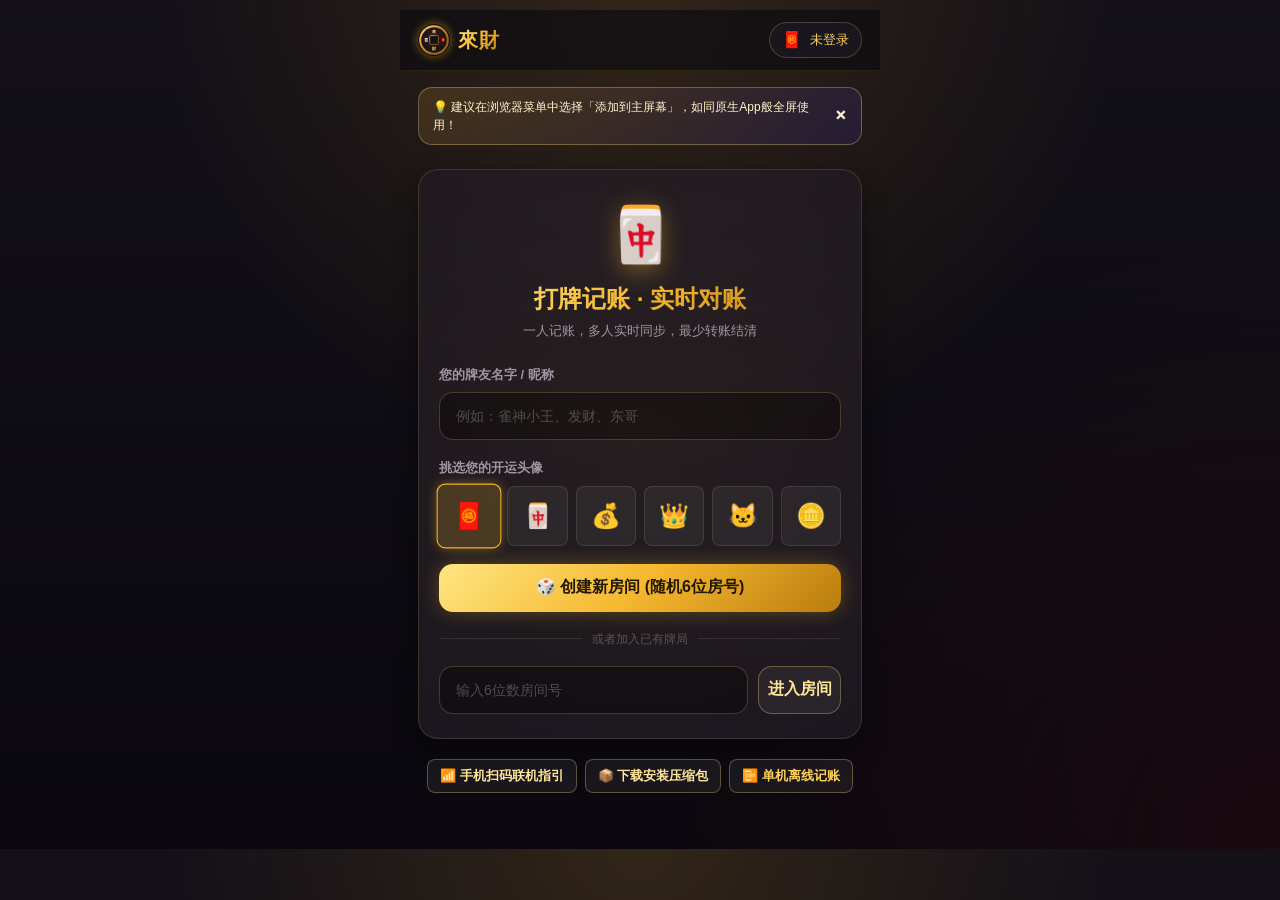
==== public/index.html @ 670a2f6a "feat: initial commit for laicai poker ledger" ====
<!DOCTYPE html>
<html lang="zh-CN">
<head>
  <meta charset="UTF-8">
  <meta name="viewport" content="width=device-width, initial-scale=1.0, maximum-scale=1.0, user-scalable=no, viewport-fit=cover">
  <title>来财 - 多人实时打牌记账神器</title>
  
  <!-- iOS 沉浸式 Web App 与图标支持 -->
  <meta name="apple-mobile-web-app-capable" content="yes">
  <meta name="apple-mobile-web-app-status-bar-style" content="black-translucent">
  <meta name="apple-mobile-web-app-title" content="来财记账">
  <link rel="apple-touch-icon" href="./icons/apple-touch-icon.png">
  <link rel="icon" type="image/svg+xml" href="./icons/logo.svg">
  
  <!-- PWA Manifest -->
  <link rel="manifest" href="./manifest.json">
  <meta name="theme-color" content="#131018">

  <!-- 样式文件 -->
  <link rel="stylesheet" href="./style.css">
</head>
<body>
  <div id="app-container">
    
    <!-- 顶部状态栏 -->
    <header class="app-header">
      <div class="brand" id="brand-logo" title="点击查看局域网连接助手">
        <img src="./icons/logo.svg" alt="来财" class="brand-icon">
        <span class="brand-name">來財</span>
      </div>

      <div class="header-user" id="header-user-badge">
        <span class="user-avatar" id="header-avatar">🧧</span>
        <span class="user-name" id="header-username">未登录</span>
      </div>
    </header>

    <!-- 视图1: 大厅界面 (未加入房间时) -->
    <main id="view-lobby" class="view-container">
      
      <!-- iOS / 移动端添加主屏幕提示 -->
      <div class="pwa-install-banner" id="pwa-banner">
        <span>💡 建议在浏览器菜单中选择「添加到主屏幕」，如同原生App般全屏使用！</span>
        <span style="cursor:pointer; font-weight:bold; padding-left:8px;" onclick="document.getElementById('pwa-banner').style.display='none'">✕</span>
      </div>

      <div class="lobby-card">
        <div class="lobby-hero">
          <div class="hero-coin">🀄</div>
          <h1 class="lobby-title">打牌记账 · 实时对账</h1>
          <p class="lobby-subtitle">一人记账，多人实时同步，最少转账结清</p>
        </div>

        <!-- 昵称设置 -->
        <div class="form-group">
          <label class="form-label" for="input-nickname">您的牌友名字 / 昵称</label>
          <input type="text" id="input-nickname" class="custom-input" placeholder="例如：雀神小王、发财、东哥" maxlength="10">
        </div>

        <!-- 头像挑选 -->
        <div class="form-group">
          <label class="form-label">挑选您的开运头像</label>
          <div class="avatar-grid" id="avatar-grid">
            <div class="avatar-item active" data-avatar="🧧">🧧</div>
            <div class="avatar-item" data-avatar="🀄">🀄</div>
            <div class="avatar-item" data-avatar="💰">💰</div>
            <div class="avatar-item" data-avatar="👑">👑</div>
            <div class="avatar-item" data-avatar="🐱">🐱</div>
            <div class="avatar-item" data-avatar="🪙">🪙</div>
          </div>
        </div>

        <!-- 创建房间按钮 -->
        <button id="btn-create-room" class="btn btn-gold" style="width: 100%; margin-top: 10px;">
          🎲 创建新房间 (随机6位房号)
        </button>

        <div class="divider">或者加入已有牌局</div>

        <!-- 输入房号加入 -->
        <div class="input-row">
          <input type="tel" id="input-room-id" class="custom-input" placeholder="输入6位数房间号" maxlength="6" pattern="[0-9]*">
          <button id="btn-join-room" class="btn btn-outline" style="width: 110px;">
            进入房间
          </button>
        </div>

        <!-- 历史房间快捷进入 -->
        <div id="history-room-box" style="margin-top: 16px; display: none; text-align: center;">
          <span style="font-size: 12px; color: var(--text-muted);">最近参与：</span>
          <button id="btn-quick-rejoin" class="btn btn-sm btn-outline" style="display: inline-flex; margin-left: 6px;">
            房间号 <span id="quick-rejoin-id"></span>
          </button>
        </div>

      </div>

      <div style="margin-top: auto; padding: 20px 0; display: flex; gap: 8px; justify-content: center; flex-wrap: wrap;">
        <button id="btn-show-lan-guide" class="btn btn-sm btn-outline">
          📶 手机扫码联机指引
        </button>
        <a href="./laicai-poker-ledger.zip" download="laicai-poker-ledger.zip" class="btn btn-sm btn-outline" style="text-decoration: none; color: var(--gold-200);">
          📦 下载安装压缩包
        </a>
        <a href="./standalone.html" class="btn btn-sm btn-outline" style="text-decoration: none; color: var(--gold-300);">
          📴 单机离线记账
        </a>
      </div>

    </main>

    <!-- 视图2: 房间牌桌界面 (已进入房间) -->
    <main id="view-room" class="view-container" style="display: none;">
      
      <!-- 房间顶部信息条 -->
      <div class="room-topbar">
        <div class="room-badge" id="btn-room-info-click" title="点击查看房间二维码与邀请链接">
          <span class="room-label">房间号 (点击扫码)</span>
          <div class="room-number">
            <span id="room-id-display">------</span>
            <span style="font-size: 14px;">📷</span>
          </div>
        </div>

        <div class="room-actions">
          <button class="icon-btn" id="btn-undo-action" title="撤销上一笔">↩️</button>
          <button class="icon-btn" id="btn-show-summary" title="总结账单">📊</button>
          <button class="icon-btn" id="btn-share-room" title="分享/复制链接">🔗</button>
          <button class="icon-btn" id="btn-leave-room" title="离开房间">🚪</button>
        </div>
      </div>

      <!-- 实时玩家列表 (输赢看板) -->
      <div class="player-list" id="player-list-container">
        <!-- 动态渲染每个玩家卡片 -->
      </div>

      <!-- 实时流水记录栏 -->
      <div class="history-section">
        <div class="section-title-row">
          <span class="section-title">
            <span>📜</span> 实时记账明细 (<span id="tx-count">0</span>笔)
          </span>
          <span style="font-size: 11px; color: var(--text-muted);" id="sync-status">● 实时同步中</span>
        </div>
        <div id="tx-history-container">
          <div style="text-align: center; color: var(--text-muted); font-size: 12px; padding: 12px 0;">
            牌局刚开始，暂无转账记录
          </div>
        </div>
      </div>

      <!-- 底部常驻核心操作 -->
      <div class="room-bottom-bar">
        <!-- 快捷自摸通吃/通赔按钮 -->
        <div class="quick-action-row">
          <button class="btn-quick win" id="btn-quick-win-all">
            🀄 我胡了 (收所有人)
          </button>
          <button class="btn-quick lose" id="btn-quick-lose-all">
            💥 我包牌 (赔所有人)
          </button>
        </div>

        <!-- 记账主按钮 -->
        <button id="btn-open-pay-modal" class="btn btn-gold">
          ⚡ 记一笔 (选择收款人支付)
        </button>
      </div>

    </main>

    <!-- 弹窗1: 记账/支付模态框 (Pay Modal) -->
    <div class="modal-overlay" id="modal-pay">
      <div class="modal-sheet">
        <div class="modal-header">
          <h2 class="modal-title" id="pay-modal-title">💸 记账支付</h2>
          <button class="modal-close" id="btn-close-pay">✕</button>
        </div>

        <!-- 支付模式指示 / 目标选择 -->
        <div class="form-group" id="group-target-select">
          <label class="form-label" id="label-target-select">向谁支付 (收款人)</label>
          <div id="pay-target-chips" style="display: flex; gap: 8px; flex-wrap: wrap;">
            <!-- 动态生成房间内其他玩家单选标签 -->
          </div>
        </div>

        <!-- 金额输入与快捷筹码加注 -->
        <div class="form-group">
          <div style="display: flex; justify-content: space-between; align-items: center; margin-bottom: 6px;">
            <label class="form-label" style="margin-bottom: 0;">支付金额 (元)</label>
            <span style="font-size: 12px; color: var(--gold-400); cursor: pointer;" id="btn-clear-amount">清空</span>
          </div>
          <div style="position: relative;">
            <input type="number" step="0.5" id="input-pay-amount" class="custom-input" style="font-size: 26px; font-weight: 800; color: var(--gold-300); text-align: center; height: 56px;" placeholder="0.00">
            <span style="position: absolute; left: 16px; top: 15px; font-size: 20px; font-weight: 800; color: var(--gold-400);">¥</span>
          </div>
        </div>

        <!-- 快捷筹码键盘 (+1, +2, +5, +10, +20, +50, +100) -->
        <div class="chip-grid">
          <button class="chip-btn" data-add="1">+1</button>
          <button class="chip-btn" data-add="2">+2</button>
          <button class="chip-btn" data-add="5">+5</button>
          <button class="chip-btn" data-add="10">+10</button>
          <button class="chip-btn" data-add="20">+20</button>
          <button class="chip-btn" data-add="50">+50</button>
          <button class="chip-btn" data-add="100">+100</button>
          <button class="chip-btn" id="btn-chip-half" style="font-size: 13px;">÷2(对半)</button>
        </div>

        <!-- 常用备注标签 -->
        <div class="form-group">
          <label class="form-label">牌局说明 / 备注</label>
          <div class="tag-scroll" id="pay-tag-list">
            <span class="tag-item active" data-tag="牌局结算">牌局结算</span>
            <span class="tag-item" data-tag="自摸">自摸</span>
            <span class="tag-item" data-tag="点炮">点炮</span>
            <span class="tag-item" data-tag="暗杠">暗杠</span>
            <span class="tag-item" data-tag="明杠">明杠</span>
            <span class="tag-item" data-tag="炸弹">炸弹</span>
            <span class="tag-item" data-tag="底分">底分</span>
            <span class="tag-item" data-tag="买马">买马</span>
          </div>
          <input type="text" id="input-pay-note" class="custom-input" style="height: 38px; font-size: 13px;" placeholder="自定义备注 (选填)">
        </div>

        <!-- 确认支付按钮 -->
        <button id="btn-submit-pay" class="btn btn-gold" style="width: 100%; margin-top: 12px; height: 50px;">
          确认记账 💰
        </button>
      </div>
    </div>

    <!-- 弹窗2: 战报总结与最优清账 (Summary Modal) -->
    <div class="modal-overlay" id="modal-summary">
      <div class="modal-sheet">
        <div class="modal-header">
          <h2 class="modal-title">📊 牌局战报与清账对账</h2>
          <button class="modal-close" id="btn-close-summary">✕</button>
        </div>

        <!-- 排名列表 -->
        <div class="summary-rank-list" id="summary-rank-container">
          <!-- 动态渲染战报排名 -->
        </div>

        <!-- 灵魂功能：最优清账方案（最少转账路径） -->
        <div class="settle-solution-card">
          <div class="solution-title">
            <span>✨</span> 智能最优结账 (最少转账次数)
          </div>
          <div class="solution-steps" id="settle-steps-container">
            <!-- 动态渲染结账步骤 -->
          </div>
        </div>

        <!-- 战报分享操作 -->
        <div style="display: flex; gap: 10px; margin-top: 16px;">
          <button id="btn-copy-summary" class="btn btn-outline" style="flex: 1; font-size: 14px;">
            📋 复制微信战报
          </button>
          <button id="btn-generate-poster" class="btn btn-gold" style="flex: 1; font-size: 14px;">
            🖼️ 战报海报
          </button>
        </div>

        <!-- 重新开局重置 -->
        <button id="btn-reset-room" class="btn btn-danger" style="width: 100%; margin-top: 12px; height: 42px; font-size: 14px;">
          🔄 重置所有玩家金额 (新开一局)
        </button>
      </div>
    </div>

    <!-- 弹窗3: 房间二维码与局域网邀请 (QR / Invite Modal) -->
    <div class="modal-overlay" id="modal-qr">
      <div class="modal-sheet">
        <div class="modal-header">
          <h2 class="modal-title">📱 邀请牌友扫码进房</h2>
          <button class="modal-close" id="btn-close-qr">✕</button>
        </div>

        <div class="qr-container">
          <div class="qr-canvas-box">
            <canvas id="qr-canvas" width="220" height="220"></canvas>
          </div>
          <div style="font-size: 20px; font-weight: 900; color: var(--gold-300); letter-spacing: 2px; margin-bottom: 6px;">
            房间号：<span id="qr-room-number">------</span>
          </div>
          <p class="qr-tip" id="qr-network-tip">
            手机微信/Safari相机扫描上方二维码即可直接进房！<br>
            或让牌友连接同一局域网Wifi访问。
          </p>
          <button id="btn-copy-room-link" class="btn btn-outline" style="width: 100%; margin-top: 14px;">
            📋 复制房间直达链接
          </button>
        </div>
      </div>
    </div>

    <!-- 弹窗4: 局域网连接助手 (LAN Guide Modal) -->
    <div class="modal-overlay" id="modal-lan-guide">
      <div class="modal-sheet">
        <div class="modal-header">
          <h2 class="modal-title">📶 多手机联机使用指引</h2>
          <button class="modal-close" id="btn-close-lan-guide">✕</button>
        </div>
        <div style="color: var(--text-main); font-size: 14px; line-height: 1.7;">
          <p style="margin-bottom: 12px;"><strong>第 1 步：连接同一个网络</strong><br>
          让打牌的所有手机（苹果或安卓）连接同一个 Wifi 路由器，或连接某一部手机开启的“个人热点”。</p>
          <p style="margin-bottom: 12px;"><strong>第 2 步：打开浏览器</strong><br>
          在手机 Safari、微信或系统浏览器中输入电脑服务提示的网址（或扫码）。</p>
          <p style="margin-bottom: 12px;"><strong>第 3 步：添加到手机主屏幕（推荐）</strong><br>
          • <strong>苹果 iPhone</strong>：点击 Safari 底部的「分享」图标 ➔ 选择「添加到主屏幕」即可像App一样在桌面全屏使用！<br>
          • <strong>安卓 Android</strong>：在浏览器右上角「⋮」菜单中选择「添加到主屏幕」或「安装应用」。</p>
          <div style="background: rgba(255,255,255,0.06); padding: 10px; border-radius: 8px; margin-top: 10px;" id="lan-ip-list-box">
            正在获取可用局域网地址...
          </div>
        </div>
      </div>
    </div>

    <!-- 全局轻提示 Toast -->
    <div class="toast" id="toast-box">提示信息</div>

  </div>

  <!-- 核心逻辑脚本 -->
  <script src="./app.js"></script>
</body>
</html>
---- public/style.css ----
/* 
  来财 (LaiCai) - 打牌记账神器
  顶级黑金奢华轻奢设计系统 (Dark Gold Luxury Theme)
*/

:root {
  --bg-primary: #0e0c12;
  --bg-secondary: #16131c;
  --bg-card: rgba(28, 24, 36, 0.75);
  --bg-card-hover: rgba(38, 32, 50, 0.85);
  --bg-glass: rgba(255, 255, 255, 0.05);

  --gold-100: #fff4cc;
  --gold-200: #ffe699;
  --gold-300: #ffd05b;
  --gold-400: #f5b72e;
  --gold-500: #e5a01b;
  --gold-600: #b87a0c;
  
  --gold-gradient: linear-gradient(135deg, #ffe885 0%, #f5b72e 50%, #b87a0c 100%);
  --gold-border: linear-gradient(135deg, rgba(255, 232, 133, 0.6), rgba(229, 160, 27, 0.2));
  --red-gradient: linear-gradient(135deg, #ff4d4f 0%, #c41a1a 100%);
  --green-gradient: linear-gradient(135deg, #52c41a 0%, #237804 100%);

  --text-main: #f5f3f7;
  --text-muted: #9b94a8;
  --text-gold: #ffd05b;

  --win-color: #52c41a;
  --win-bg: rgba(82, 196, 26, 0.12);
  --lose-color: #ff4d4f;
  --lose-bg: rgba(255, 77, 79, 0.12);

  --radius-sm: 8px;
  --radius-md: 14px;
  --radius-lg: 20px;
  --radius-full: 9999px;

  --shadow-sm: 0 4px 12px rgba(0, 0, 0, 0.3);
  --shadow-md: 0 8px 24px rgba(0, 0, 0, 0.45);
  --shadow-gold: 0 0 20px rgba(245, 183, 46, 0.3);

  --safe-top: env(safe-area-inset-top, 0px);
  --safe-bottom: env(safe-area-inset-bottom, 0px);
}

* {
  box-sizing: border-box;
  margin: 0;
  padding: 0;
  -webkit-tap-highlight-color: transparent;
  user-select: none;
}

body {
  font-family: -apple-system, BlinkMacSystemFont, "PingFang SC", "Hiragino Sans GB", "Microsoft YaHei", sans-serif;
  background-color: var(--bg-primary);
  background-image: 
    radial-gradient(circle at 50% 0%, rgba(229, 160, 27, 0.15), transparent 45%),
    radial-gradient(circle at 100% 100%, rgba(196, 26, 26, 0.08), transparent 40%),
    linear-gradient(to bottom, #131018, #0a080e);
  color: var(--text-main);
  min-height: 100vh;
  min-height: -webkit-fill-available;
  display: flex;
  flex-direction: column;
  align-items: center;
  overflow-x: hidden;
  line-height: 1.5;
}

/* 移动端最大宽度容器 */
#app-container {
  width: 100%;
  max-width: 480px;
  min-height: 100vh;
  min-height: -webkit-fill-available;
  display: flex;
  flex-direction: column;
  position: relative;
  padding-top: calc(var(--safe-top) + 10px);
  padding-bottom: calc(var(--safe-bottom) + 20px);
}

/* 顶部导航头 */
.app-header {
  padding: 12px 18px;
  display: flex;
  align-items: center;
  justify-content: space-between;
  backdrop-filter: blur(12px);
  -webkit-backdrop-filter: blur(12px);
  border-bottom: 1px solid rgba(255, 215, 0, 0.1);
  position: sticky;
  top: 0;
  z-index: 50;
  background: rgba(14, 12, 18, 0.7);
}

.brand {
  display: flex;
  align-items: center;
  gap: 8px;
  cursor: pointer;
}

.brand-icon {
  width: 32px;
  height: 32px;
  border-radius: 50%;
  box-shadow: 0 0 10px rgba(245, 183, 46, 0.5);
}

.brand-name {
  font-size: 20px;
  font-weight: 900;
  background: var(--gold-gradient);
  -webkit-background-clip: text;
  -webkit-text-fill-color: transparent;
  letter-spacing: 1px;
}

.header-user {
  display: flex;
  align-items: center;
  gap: 8px;
  background: var(--bg-card);
  padding: 5px 12px;
  border-radius: var(--radius-full);
  border: 1px solid rgba(255, 232, 133, 0.2);
  font-size: 13px;
  color: var(--text-gold);
}

.header-user .user-avatar {
  font-size: 16px;
}

/* 主要内容区域 */
.view-container {
  flex: 1;
  padding: 16px 18px;
  display: flex;
  flex-direction: column;
}

/* 登录/大厅视图 */
.lobby-card {
  background: var(--bg-card);
  backdrop-filter: blur(20px);
  -webkit-backdrop-filter: blur(20px);
  border-radius: var(--radius-lg);
  border: 1px solid rgba(255, 232, 133, 0.15);
  padding: 24px 20px;
  margin-top: 10px;
  box-shadow: var(--shadow-md);
  position: relative;
  overflow: hidden;
}

.lobby-card::before {
  content: "";
  position: absolute;
  top: -50%;
  left: -50%;
  width: 200%;
  height: 200%;
  background: radial-gradient(circle at center, rgba(245, 183, 46, 0.06), transparent 70%);
  pointer-events: none;
}

.lobby-hero {
  text-align: center;
  margin-bottom: 24px;
}

.hero-coin {
  font-size: 54px;
  display: inline-block;
  animation: floatAnim 3s ease-in-out infinite;
  filter: drop-shadow(0 6px 12px rgba(245, 183, 46, 0.4));
}

@keyframes floatAnim {
  0%, 100% { transform: translateY(0); }
  50% { transform: translateY(-8px); }
}

.lobby-title {
  font-size: 24px;
  font-weight: 800;
  margin-top: 6px;
  background: var(--gold-gradient);
  -webkit-background-clip: text;
  -webkit-text-fill-color: transparent;
}

.lobby-subtitle {
  font-size: 13px;
  color: var(--text-muted);
  margin-top: 4px;
}

/* 个人信息设置区 */
.form-group {
  margin-bottom: 18px;
}

.form-label {
  display: block;
  font-size: 13px;
  font-weight: 600;
  color: var(--text-muted);
  margin-bottom: 8px;
}

.input-row {
  display: flex;
  gap: 10px;
}

.custom-input {
  width: 100%;
  height: 48px;
  background: rgba(10, 8, 14, 0.7);
  border: 1px solid rgba(255, 232, 133, 0.2);
  border-radius: var(--radius-md);
  padding: 0 16px;
  color: #fff;
  font-size: 16px;
  outline: none;
  transition: all 0.25s ease;
  user-select: text;
}

.custom-input:focus {
  border-color: var(--gold-400);
  box-shadow: 0 0 12px rgba(245, 183, 46, 0.35);
}

.custom-input::placeholder {
  color: rgba(255, 255, 255, 0.25);
  font-size: 14px;
}

/* 头像挑选器 */
.avatar-grid {
  display: grid;
  grid-template-columns: repeat(6, 1fr);
  gap: 8px;
  margin-bottom: 18px;
}

.avatar-item {
  width: 100%;
  aspect-ratio: 1;
  background: rgba(255, 255, 255, 0.05);
  border: 1px solid rgba(255, 255, 255, 0.1);
  border-radius: var(--radius-sm);
  display: flex;
  align-items: center;
  justify-content: center;
  font-size: 24px;
  cursor: pointer;
  transition: all 0.2s ease;
}

.avatar-item.active {
  background: rgba(245, 183, 46, 0.2);
  border-color: var(--gold-400);
  box-shadow: 0 0 10px rgba(245, 183, 46, 0.4);
  transform: scale(1.08);
}

/* 按钮体系 */
.btn {
  display: flex;
  align-items: center;
  justify-content: center;
  gap: 8px;
  height: 48px;
  border-radius: var(--radius-md);
  font-size: 16px;
  font-weight: 700;
  cursor: pointer;
  border: none;
  outline: none;
  transition: all 0.2s ease;
  text-align: center;
}

.btn:active {
  transform: scale(0.97);
}

.btn-gold {
  background: var(--gold-gradient);
  color: #1a1200;
  box-shadow: var(--shadow-gold);
}

.btn-outline {
  background: rgba(255, 255, 255, 0.06);
  border: 1px solid rgba(255, 232, 133, 0.3);
  color: var(--gold-200);
}

.btn-danger {
  background: var(--red-gradient);
  color: #fff;
  box-shadow: 0 4px 15px rgba(255, 77, 79, 0.3);
}

.btn-sm {
  height: 34px;
  font-size: 13px;
  padding: 0 12px;
  border-radius: var(--radius-sm);
}

/* 分隔线 */
.divider {
  display: flex;
  align-items: center;
  text-align: center;
  margin: 18px 0;
  color: rgba(255, 255, 255, 0.25);
  font-size: 12px;
}

.divider::before, .divider::after {
  content: '';
  flex: 1;
  border-bottom: 1px solid rgba(255, 255, 255, 0.1);
}

.divider::before { margin-right: .8em; }
.divider::after { margin-left: .8em; }

/* 房间内界面 */
.room-topbar {
  background: var(--bg-card);
  backdrop-filter: blur(12px);
  -webkit-backdrop-filter: blur(12px);
  border-radius: var(--radius-md);
  border: 1px solid rgba(255, 232, 133, 0.2);
  padding: 12px 14px;
  display: flex;
  align-items: center;
  justify-content: space-between;
  margin-bottom: 14px;
  box-shadow: var(--shadow-sm);
}

.room-badge {
  display: flex;
  flex-direction: column;
}

.room-label {
  font-size: 11px;
  color: var(--text-muted);
  text-transform: uppercase;
}

.room-number {
  font-size: 22px;
  font-weight: 900;
  color: var(--gold-300);
  letter-spacing: 2px;
  display: flex;
  align-items: center;
  gap: 6px;
  cursor: pointer;
}

.room-actions {
  display: flex;
  gap: 6px;
}

.icon-btn {
  width: 36px;
  height: 36px;
  border-radius: var(--radius-sm);
  background: rgba(255, 255, 255, 0.08);
  border: 1px solid rgba(255, 255, 255, 0.12);
  display: flex;
  align-items: center;
  justify-content: center;
  font-size: 16px;
  color: var(--text-main);
  cursor: pointer;
  transition: all 0.15s ease;
}

.icon-btn:active {
  transform: scale(0.92);
  background: rgba(245, 183, 46, 0.2);
}

/* 玩家列表/战局卡片 */
.player-list {
  display: flex;
  flex-direction: column;
  gap: 10px;
  margin-bottom: 20px;
}

.player-card {
  background: var(--bg-card);
  backdrop-filter: blur(10px);
  -webkit-backdrop-filter: blur(10px);
  border-radius: var(--radius-md);
  border: 1px solid rgba(255, 255, 255, 0.08);
  padding: 14px;
  display: flex;
  align-items: center;
  justify-content: space-between;
  transition: all 0.25s ease;
  position: relative;
  overflow: hidden;
}

.player-card.is-me {
  border-color: rgba(245, 183, 46, 0.4);
  background: rgba(36, 30, 48, 0.85);
}

.player-card.is-mvp::after {
  content: "MVP 牌王";
  position: absolute;
  top: 0;
  right: 0;
  background: var(--gold-gradient);
  color: #120e03;
  font-size: 9px;
  font-weight: 900;
  padding: 2px 8px;
  border-bottom-left-radius: 8px;
}

.player-left {
  display: flex;
  align-items: center;
  gap: 12px;
}

.player-avatar-wrap {
  position: relative;
}

.player-avatar {
  width: 44px;
  height: 44px;
  border-radius: 50%;
  background: rgba(255, 255, 255, 0.08);
  display: flex;
  align-items: center;
  justify-content: center;
  font-size: 24px;
  border: 1px solid rgba(255, 215, 0, 0.2);
}

.player-meta {
  display: flex;
  flex-direction: column;
}

.player-name-row {
  display: flex;
  align-items: center;
  gap: 6px;
}

.player-name {
  font-size: 16px;
  font-weight: 700;
  color: #fff;
}

.badge-me {
  font-size: 10px;
  padding: 1px 5px;
  border-radius: 4px;
  background: var(--gold-gradient);
  color: #1a1200;
  font-weight: 800;
}

.player-status {
  font-size: 11px;
  color: var(--text-muted);
}

.player-right {
  display: flex;
  align-items: center;
  gap: 12px;
}

.player-balance {
  text-align: right;
}

.balance-amount {
  font-size: 20px;
  font-weight: 800;
  font-variant-numeric: tabular-nums;
  letter-spacing: -0.5px;
}

.balance-amount.positive {
  color: var(--win-color);
  text-shadow: 0 0 10px rgba(82, 196, 26, 0.4);
}

.balance-amount.negative {
  color: var(--lose-color);
  text-shadow: 0 0 10px rgba(255, 77, 79, 0.4);
}

.balance-amount.neutral {
  color: var(--text-muted);
}

.balance-label {
  font-size: 10px;
  color: var(--text-muted);
}

.btn-pay-direct {
  background: rgba(245, 183, 46, 0.15);
  border: 1px solid rgba(245, 183, 46, 0.35);
  color: var(--gold-300);
  padding: 6px 12px;
  font-size: 13px;
  font-weight: 700;
  border-radius: var(--radius-sm);
  cursor: pointer;
  transition: all 0.15s ease;
  white-space: nowrap;
}

.btn-pay-direct:active {
  background: var(--gold-gradient);
  color: #1a1200;
  transform: scale(0.95);
}

/* 底部常驻记账操作区 */
.room-bottom-bar {
  margin-top: auto;
  position: sticky;
  bottom: calc(var(--safe-bottom) + 8px);
  display: flex;
  flex-direction: column;
  gap: 8px;
  z-index: 40;
}

.quick-action-row {
  display: grid;
  grid-template-columns: 1fr 1fr;
  gap: 8px;
}

.btn-quick {
  height: 42px;
  font-size: 14px;
  font-weight: 700;
  border-radius: var(--radius-md);
  border: none;
  cursor: pointer;
  display: flex;
  align-items: center;
  justify-content: center;
  gap: 6px;
  transition: all 0.2s;
}

.btn-quick.win {
  background: linear-gradient(135deg, rgba(82, 196, 26, 0.25), rgba(35, 120, 4, 0.4));
  border: 1px solid rgba(82, 196, 26, 0.5);
  color: #a0f07d;
}

.btn-quick.lose {
  background: linear-gradient(135deg, rgba(255, 77, 79, 0.25), rgba(196, 26, 26, 0.4));
  border: 1px solid rgba(255, 77, 79, 0.5);
  color: #ff9e9e;
}

.btn-quick:active {
  transform: scale(0.96);
}

/* 实时流水抽屉/历史记录卡片 */
.history-section {
  margin-top: 14px;
  background: var(--bg-card);
  border-radius: var(--radius-md);
  border: 1px solid rgba(255, 255, 255, 0.06);
  padding: 12px 14px;
  max-height: 220px;
  overflow-y: auto;
}

.section-title-row {
  display: flex;
  align-items: center;
  justify-content: space-between;
  margin-bottom: 8px;
}

.section-title {
  font-size: 13px;
  font-weight: 700;
  color: var(--text-gold);
  display: flex;
  align-items: center;
  gap: 6px;
}

.history-item {
  display: flex;
  align-items: center;
  justify-content: space-between;
  padding: 8px 0;
  border-bottom: 1px solid rgba(255, 255, 255, 0.05);
  font-size: 13px;
}

.history-item:last-child {
  border-bottom: none;
}

.history-desc {
  color: var(--text-main);
  display: flex;
  align-items: center;
  gap: 4px;
}

.history-time {
  font-size: 10px;
  color: var(--text-muted);
}

.history-amount {
  font-weight: 700;
  color: var(--gold-300);
}

/* 筹码键盘面板 (Modal) */
.modal-overlay {
  position: fixed;
  inset: 0;
  background: rgba(0, 0, 0, 0.75);
  backdrop-filter: blur(8px);
  -webkit-backdrop-filter: blur(8px);
  z-index: 100;
  display: flex;
  align-items: flex-end;
  justify-content: center;
  opacity: 0;
  pointer-events: none;
  transition: opacity 0.25s ease;
}

.modal-overlay.active {
  opacity: 1;
  pointer-events: auto;
}

.modal-sheet {
  width: 100%;
  max-width: 480px;
  background: #191522;
  border-top-left-radius: var(--radius-lg);
  border-top-right-radius: var(--radius-lg);
  border-top: 1px solid rgba(255, 232, 133, 0.3);
  padding: 20px 20px calc(var(--safe-bottom) + 20px);
  box-shadow: 0 -10px 30px rgba(0, 0, 0, 0.6);
  transform: translateY(100%);
  transition: transform 0.25s cubic-bezier(0.16, 1, 0.3, 1);
  max-height: 90vh;
  overflow-y: auto;
}

.modal-overlay.active .modal-sheet {
  transform: translateY(0);
}

.modal-header {
  display: flex;
  align-items: center;
  justify-content: space-between;
  margin-bottom: 16px;
}

.modal-title {
  font-size: 18px;
  font-weight: 800;
  color: #fff;
  display: flex;
  align-items: center;
  gap: 8px;
}

.modal-close {
  width: 32px;
  height: 32px;
  border-radius: 50%;
  background: rgba(255, 255, 255, 0.1);
  border: none;
  color: #fff;
  font-size: 16px;
  cursor: pointer;
}

/* 快捷筹码按钮网格 */
.chip-grid {
  display: grid;
  grid-template-columns: repeat(4, 1fr);
  gap: 8px;
  margin-bottom: 16px;
}

.chip-btn {
  height: 48px;
  border-radius: var(--radius-md);
  background: radial-gradient(circle at 50% 30%, rgba(255, 232, 133, 0.15), rgba(22, 19, 28, 0.8));
  border: 1px solid rgba(255, 232, 133, 0.25);
  color: var(--gold-200);
  font-size: 16px;
  font-weight: 800;
  display: flex;
  flex-direction: column;
  align-items: center;
  justify-content: center;
  cursor: pointer;
  transition: all 0.15s ease;
  box-shadow: 0 4px 8px rgba(0, 0, 0, 0.2);
}

.chip-btn:active {
  transform: scale(0.92);
  background: var(--gold-gradient);
  color: #120e03;
}

/* 常用标签/备注 */
.tag-scroll {
  display: flex;
  gap: 8px;
  overflow-x: auto;
  padding-bottom: 6px;
  margin-bottom: 16px;
}

.tag-item {
  padding: 6px 12px;
  border-radius: var(--radius-full);
  background: rgba(255, 255, 255, 0.06);
  border: 1px solid rgba(255, 255, 255, 0.1);
  font-size: 12px;
  color: var(--text-muted);
  cursor: pointer;
  white-space: nowrap;
}

.tag-item.active {
  background: rgba(245, 183, 46, 0.2);
  border-color: var(--gold-400);
  color: var(--gold-300);
}

/* 总结战报界面 */
.summary-rank-list {
  display: flex;
  flex-direction: column;
  gap: 8px;
  margin-bottom: 18px;
}

.rank-item {
  display: flex;
  align-items: center;
  justify-content: space-between;
  padding: 10px 14px;
  border-radius: var(--radius-md);
  background: rgba(255, 255, 255, 0.04);
  border: 1px solid rgba(255, 255, 255, 0.06);
}

.rank-item.first {
  background: linear-gradient(90deg, rgba(245, 183, 46, 0.15), rgba(255, 255, 255, 0.04));
  border-color: rgba(245, 183, 46, 0.4);
}

.rank-num {
  font-size: 16px;
  font-weight: 900;
  width: 24px;
  color: var(--text-muted);
}

.rank-item.first .rank-num {
  color: var(--gold-400);
}

/* 最优清账方案卡片 */
.settle-solution-card {
  background: rgba(245, 183, 46, 0.08);
  border: 1px dashed rgba(245, 183, 46, 0.35);
  border-radius: var(--radius-md);
  padding: 14px;
  margin-bottom: 18px;
}

.solution-title {
  font-size: 13px;
  font-weight: 800;
  color: var(--gold-300);
  margin-bottom: 8px;
  display: flex;
  align-items: center;
  gap: 6px;
}

.solution-steps {
  display: flex;
  flex-direction: column;
  gap: 6px;
}

.step-row {
  display: flex;
  align-items: center;
  justify-content: space-between;
  font-size: 14px;
  background: rgba(0, 0, 0, 0.25);
  padding: 8px 12px;
  border-radius: var(--radius-sm);
}

.step-transfer {
  color: #fff;
  font-weight: 600;
}

.step-amount {
  font-weight: 800;
  color: var(--gold-300);
}

/* 提示Toast */
.toast {
  position: fixed;
  top: calc(var(--safe-top) + 20px);
  left: 50%;
  transform: translateX(-50%) translateY(-20px);
  background: rgba(30, 24, 40, 0.95);
  border: 1px solid var(--gold-400);
  color: #fff;
  padding: 10px 20px;
  border-radius: var(--radius-full);
  font-size: 14px;
  font-weight: 600;
  box-shadow: 0 8px 20px rgba(0, 0, 0, 0.5);
  opacity: 0;
  pointer-events: none;
  transition: all 0.3s cubic-bezier(0.18, 0.89, 0.32, 1.28);
  z-index: 200;
}

.toast.show {
  transform: translateX(-50%) translateY(0);
  opacity: 1;
}

/* 二维码展示 */
.qr-container {
  display: flex;
  flex-direction: column;
  align-items: center;
  padding: 16px;
  text-align: center;
}

.qr-canvas-box {
  background: #fff;
  padding: 12px;
  border-radius: 12px;
  margin-bottom: 12px;
}

.qr-tip {
  font-size: 13px;
  color: var(--text-muted);
  line-height: 1.6;
}

/* 针对 iOS Safari 主屏幕安装指导气泡 */
.pwa-install-banner {
  background: linear-gradient(135deg, rgba(245, 183, 46, 0.15), rgba(40, 30, 60, 0.8));
  border: 1px solid rgba(255, 232, 133, 0.3);
  border-radius: var(--radius-md);
  padding: 10px 14px;
  margin-bottom: 14px;
  display: flex;
  align-items: center;
  justify-content: space-between;
  font-size: 12px;
  color: var(--gold-100);
}
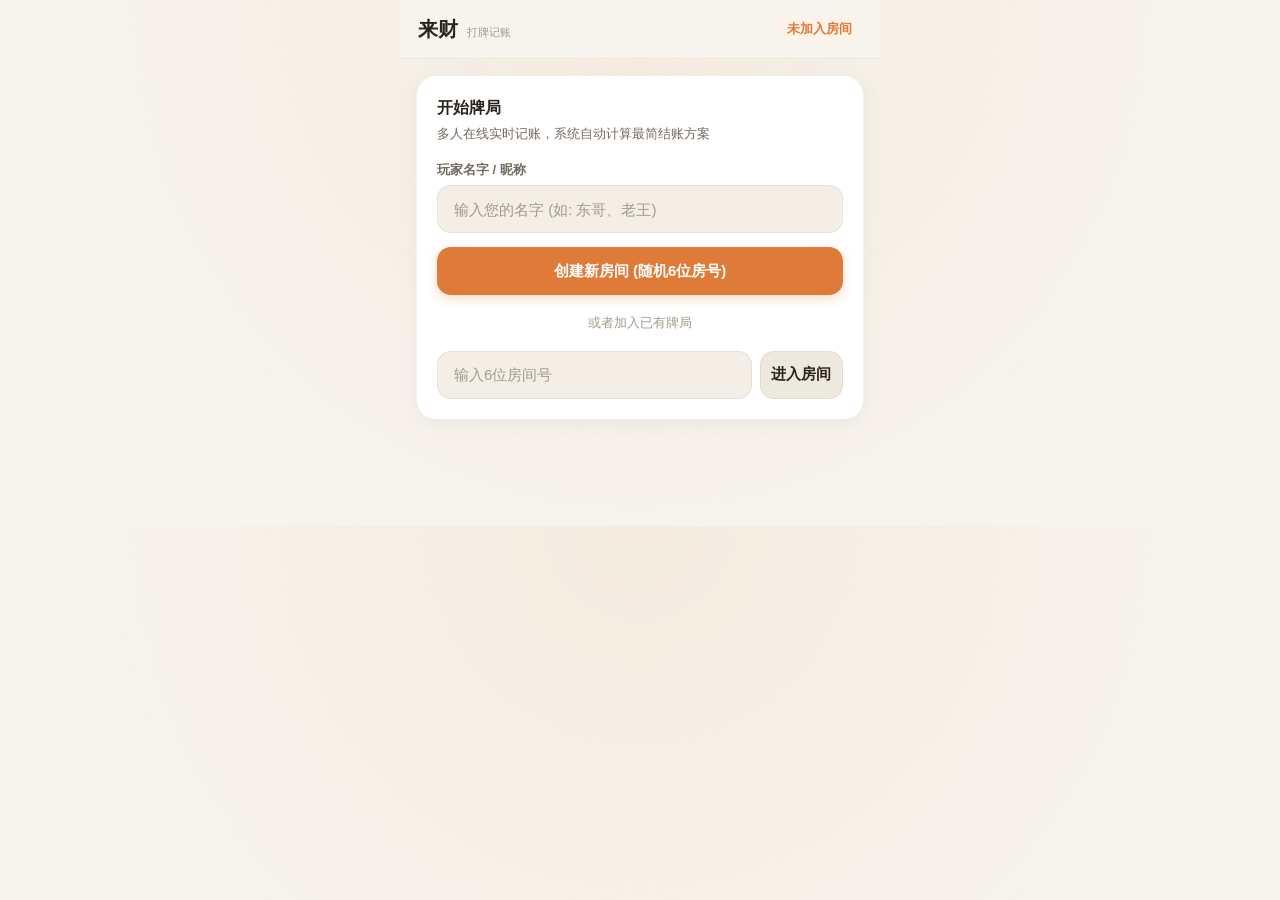
==== commit e884fbb7: "style: warm minimal theme, keep only 4 bottom icons, clean UI" ====
--- a/public/index.html
+++ b/public/index.html
@@ -3,330 +3,212 @@
 <head>
   <meta charset="UTF-8">
   <meta name="viewport" content="width=device-width, initial-scale=1.0, maximum-scale=1.0, user-scalable=no, viewport-fit=cover">
-  <title>来财 - 多人实时打牌记账神器</title>
+  <title>来财 - 打牌记账</title>
   
-  <!-- iOS 沉浸式 Web App 与图标支持 -->
+  <!-- iOS 独立全屏 App 适配 -->
   <meta name="apple-mobile-web-app-capable" content="yes">
-  <meta name="apple-mobile-web-app-status-bar-style" content="black-translucent">
+  <meta name="apple-mobile-web-app-status-bar-style" content="default">
   <meta name="apple-mobile-web-app-title" content="来财记账">
   <link rel="apple-touch-icon" href="./icons/apple-touch-icon.png">
   <link rel="icon" type="image/svg+xml" href="./icons/logo.svg">
-  
-  <!-- PWA Manifest -->
   <link rel="manifest" href="./manifest.json">
-  <meta name="theme-color" content="#131018">
-
-  <!-- 样式文件 -->
+  <meta name="theme-color" content="#f7f4ee">
+
   <link rel="stylesheet" href="./style.css">
 </head>
 <body>
   <div id="app-container">
     
-    <!-- 顶部状态栏 -->
+    <!-- 顶部状态栏 (纯净文字，无图标) -->
     <header class="app-header">
-      <div class="brand" id="brand-logo" title="点击查看局域网连接助手">
-        <img src="./icons/logo.svg" alt="来财" class="brand-icon">
-        <span class="brand-name">來財</span>
+      <div>
+        <span class="brand-text">来财</span>
+        <span class="brand-subtext">打牌记账</span>
       </div>
-
-      <div class="header-user" id="header-user-badge">
-        <span class="user-avatar" id="header-avatar">🧧</span>
-        <span class="user-name" id="header-username">未登录</span>
+      <div class="header-user-tag" id="top-user-name">未加入房间</div>
+    </header>
+
+    <!-- 视图A: 大厅界面 (未进房间时显示) -->
+    <main id="view-lobby" class="view-container">
+      <div class="clean-card">
+        <h2 class="card-title">开始牌局</h2>
+        <p class="card-desc">多人在线实时记账，系统自动计算最简结账方案</p>
+
+        <div class="input-group">
+          <label class="input-label" for="input-nickname">玩家名字 / 昵称</label>
+          <input type="text" id="input-nickname" class="clean-input" placeholder="输入您的名字 (如: 东哥、老王)" maxlength="10">
+        </div>
+
+        <button id="btn-create-room" class="btn btn-primary" style="margin-top: 10px;">
+          创建新房间 (随机6位房号)
+        </button>
+
+        <div style="text-align: center; margin: 18px 0; color: var(--text-muted); font-size: 13px;">
+          或者加入已有牌局
+        </div>
+
+        <div style="display: flex; gap: 8px;">
+          <input type="tel" id="input-room-id" class="clean-input" placeholder="输入6位房间号" maxlength="6" pattern="[0-9]*">
+          <button id="btn-join-room" class="btn btn-secondary" style="width: 110px;">
+            进入房间
+          </button>
+        </div>
+
+        <div id="rejoin-box" style="margin-top: 16px; display: none; text-align: center;">
+          <button id="btn-rejoin" class="btn btn-sm btn-outline" style="margin: 0 auto;">
+            快速回到上一局 (<span id="rejoin-id"></span>)
+          </button>
+        </div>
       </div>
-    </header>
-
-    <!-- 视图1: 大厅界面 (未加入房间时) -->
-    <main id="view-lobby" class="view-container">
-      
-      <!-- iOS / 移动端添加主屏幕提示 -->
-      <div class="pwa-install-banner" id="pwa-banner">
-        <span>💡 建议在浏览器菜单中选择「添加到主屏幕」，如同原生App般全屏使用！</span>
-        <span style="cursor:pointer; font-weight:bold; padding-left:8px;" onclick="document.getElementById('pwa-banner').style.display='none'">✕</span>
-      </div>
-
-      <div class="lobby-card">
-        <div class="lobby-hero">
-          <div class="hero-coin">🀄</div>
-          <h1 class="lobby-title">打牌记账 · 实时对账</h1>
-          <p class="lobby-subtitle">一人记账，多人实时同步，最少转账结清</p>
-        </div>
-
-        <!-- 昵称设置 -->
-        <div class="form-group">
-          <label class="form-label" for="input-nickname">您的牌友名字 / 昵称</label>
-          <input type="text" id="input-nickname" class="custom-input" placeholder="例如：雀神小王、发财、东哥" maxlength="10">
-        </div>
-
-        <!-- 头像挑选 -->
-        <div class="form-group">
-          <label class="form-label">挑选您的开运头像</label>
-          <div class="avatar-grid" id="avatar-grid">
-            <div class="avatar-item active" data-avatar="🧧">🧧</div>
-            <div class="avatar-item" data-avatar="🀄">🀄</div>
-            <div class="avatar-item" data-avatar="💰">💰</div>
-            <div class="avatar-item" data-avatar="👑">👑</div>
-            <div class="avatar-item" data-avatar="🐱">🐱</div>
-            <div class="avatar-item" data-avatar="🪙">🪙</div>
-          </div>
-        </div>
-
-        <!-- 创建房间按钮 -->
-        <button id="btn-create-room" class="btn btn-gold" style="width: 100%; margin-top: 10px;">
-          🎲 创建新房间 (随机6位房号)
-        </button>
-
-        <div class="divider">或者加入已有牌局</div>
-
-        <!-- 输入房号加入 -->
-        <div class="input-row">
-          <input type="tel" id="input-room-id" class="custom-input" placeholder="输入6位数房间号" maxlength="6" pattern="[0-9]*">
-          <button id="btn-join-room" class="btn btn-outline" style="width: 110px;">
-            进入房间
-          </button>
-        </div>
-
-        <!-- 历史房间快捷进入 -->
-        <div id="history-room-box" style="margin-top: 16px; display: none; text-align: center;">
-          <span style="font-size: 12px; color: var(--text-muted);">最近参与：</span>
-          <button id="btn-quick-rejoin" class="btn btn-sm btn-outline" style="display: inline-flex; margin-left: 6px;">
-            房间号 <span id="quick-rejoin-id"></span>
-          </button>
-        </div>
-
-      </div>
-
-      <div style="margin-top: auto; padding: 20px 0; display: flex; gap: 8px; justify-content: center; flex-wrap: wrap;">
-        <button id="btn-show-lan-guide" class="btn btn-sm btn-outline">
-          📶 手机扫码联机指引
-        </button>
-        <a href="./laicai-poker-ledger.zip" download="laicai-poker-ledger.zip" class="btn btn-sm btn-outline" style="text-decoration: none; color: var(--gold-200);">
-          📦 下载安装压缩包
-        </a>
-        <a href="./standalone.html" class="btn btn-sm btn-outline" style="text-decoration: none; color: var(--gold-300);">
-          📴 单机离线记账
-        </a>
-      </div>
-
     </main>
 
-    <!-- 视图2: 房间牌桌界面 (已进入房间) -->
+    <!-- 视图B: 房间内容区 (通过底栏4个图标切换) -->
     <main id="view-room" class="view-container" style="display: none;">
       
-      <!-- 房间顶部信息条 -->
-      <div class="room-topbar">
-        <div class="room-badge" id="btn-room-info-click" title="点击查看房间二维码与邀请链接">
-          <span class="room-label">房间号 (点击扫码)</span>
-          <div class="room-number">
-            <span id="room-id-display">------</span>
-            <span style="font-size: 14px;">📷</span>
-          </div>
-        </div>
-
-        <div class="room-actions">
-          <button class="icon-btn" id="btn-undo-action" title="撤销上一笔">↩️</button>
-          <button class="icon-btn" id="btn-show-summary" title="总结账单">📊</button>
-          <button class="icon-btn" id="btn-share-room" title="分享/复制链接">🔗</button>
-          <button class="icon-btn" id="btn-leave-room" title="离开房间">🚪</button>
+      <!-- 房间顶条 (房号与退出) -->
+      <div class="room-header-bar">
+        <div class="room-id-box">
+          <span class="room-id-label">当前房间号</span>
+          <span class="room-id-value" id="room-number-display">------</span>
+        </div>
+        <div style="display: flex; gap: 6px;">
+          <button id="btn-copy-room" class="btn btn-sm btn-secondary">复制房号</button>
+          <button id="btn-leave-room" class="btn btn-sm btn-secondary">退出</button>
         </div>
       </div>
 
-      <!-- 实时玩家列表 (输赢看板) -->
-      <div class="player-list" id="player-list-container">
-        <!-- 动态渲染每个玩家卡片 -->
-      </div>
-
-      <!-- 实时流水记录栏 -->
-      <div class="history-section">
-        <div class="section-title-row">
-          <span class="section-title">
-            <span>📜</span> 实时记账明细 (<span id="tx-count">0</span>笔)
+      <!-- Tab 1: 牌桌看板 -->
+      <section id="tab-table" class="tab-content-pane">
+        <div style="display: flex; justify-content: space-between; align-items: center; margin-bottom: 10px;">
+          <span style="font-size: 14px; font-weight: 700; color: var(--text-secondary);">玩家账目看板</span>
+          <span style="font-size: 12px; color: var(--text-muted);" id="sync-indicator">实时同步中</span>
+        </div>
+        <div class="player-list" id="player-list-box">
+          <!-- 动态渲染每位玩家 -->
+        </div>
+      </section>
+
+      <!-- Tab 2: 记账转账 -->
+      <section id="tab-pay" class="tab-content-pane" style="display: none;">
+        <div class="clean-card">
+          <h2 class="card-title">记账支付</h2>
+          <p class="card-desc">选择收款人并输入金额，各玩家余额实时自动结算</p>
+
+          <div class="input-group">
+            <label class="input-label">选择收款人</label>
+            <div class="target-chips-wrap" id="pay-targets-wrap">
+              <!-- 动态生成收款人单选药丸 -->
+            </div>
+          </div>
+
+          <div class="input-group">
+            <div style="display: flex; justify-content: space-between; margin-bottom: 6px;">
+              <label class="input-label" style="margin-bottom: 0;">转账金额 (元)</label>
+              <span id="btn-clear-num" style="font-size: 12px; color: var(--accent-warm); cursor: pointer;">清空</span>
+            </div>
+            <input type="number" step="0.5" id="input-amount" class="clean-input" style="font-size: 24px; font-weight: 800; text-align: center; height: 54px;" placeholder="0.00">
+          </div>
+
+          <!-- 快捷筹码加注盘 -->
+          <div class="chip-grid">
+            <button class="chip-btn" data-val="1">+1</button>
+            <button class="chip-btn" data-val="2">+2</button>
+            <button class="chip-btn" data-val="5">+5</button>
+            <button class="chip-btn" data-val="10">+10</button>
+            <button class="chip-btn" data-val="20">+20</button>
+            <button class="chip-btn" data-val="50">+50</button>
+            <button class="chip-btn" data-val="100">+100</button>
+            <button class="chip-btn" id="btn-half-num" style="font-size: 13px;">减半</button>
+          </div>
+
+          <div class="input-group">
+            <label class="input-label">备注说明 (选填)</label>
+            <input type="text" id="input-note" class="clean-input" placeholder="例如: 自摸、暗杠、买马">
+          </div>
+
+          <button id="btn-confirm-pay" class="btn btn-primary" style="height: 50px; margin-top: 6px;">
+            确认记账
+          </button>
+
+          <!-- 快捷通吃通赔 -->
+          <div style="display: grid; grid-template-columns: 1fr 1fr; gap: 8px; margin-top: 10px;">
+            <button id="btn-win-all" class="btn btn-secondary btn-sm" style="height: 40px;">自摸 (收所有人)</button>
+            <button id="btn-lose-all" class="btn btn-secondary btn-sm" style="height: 40px;">包牌 (赔所有人)</button>
+          </div>
+        </div>
+      </section>
+
+      <!-- Tab 3: 明细流水 -->
+      <section id="tab-history" class="tab-content-pane" style="display: none;">
+        <div style="display: flex; justify-content: space-between; align-items: center; margin-bottom: 10px;">
+          <span style="font-size: 14px; font-weight: 700; color: var(--text-secondary);">
+            本局账本流水 (<span id="history-count">0</span>笔)
           </span>
-          <span style="font-size: 11px; color: var(--text-muted);" id="sync-status">● 实时同步中</span>
-        </div>
-        <div id="tx-history-container">
-          <div style="text-align: center; color: var(--text-muted); font-size: 12px; padding: 12px 0;">
-            牌局刚开始，暂无转账记录
-          </div>
-        </div>
-      </div>
-
-      <!-- 底部常驻核心操作 -->
-      <div class="room-bottom-bar">
-        <!-- 快捷自摸通吃/通赔按钮 -->
-        <div class="quick-action-row">
-          <button class="btn-quick win" id="btn-quick-win-all">
-            🀄 我胡了 (收所有人)
-          </button>
-          <button class="btn-quick lose" id="btn-quick-lose-all">
-            💥 我包牌 (赔所有人)
-          </button>
-        </div>
-
-        <!-- 记账主按钮 -->
-        <button id="btn-open-pay-modal" class="btn btn-gold">
-          ⚡ 记一笔 (选择收款人支付)
-        </button>
-      </div>
+          <button id="btn-undo-tx" class="btn btn-sm btn-outline">撤销上一笔</button>
+        </div>
+        <div class="tx-list" id="tx-list-box">
+          <!-- 动态流水项 -->
+        </div>
+      </section>
+
+      <!-- Tab 4: 结算总结 -->
+      <section id="tab-summary" class="tab-content-pane" style="display: none;">
+        <div class="clean-card">
+          <h2 class="card-title">牌局结算战报</h2>
+          <p class="card-desc">自动计算以最少转账次数完成全员清账</p>
+
+          <div id="summary-rank-box" style="margin-bottom: 14px;">
+            <!-- 排名成绩列表 -->
+          </div>
+
+          <div class="settle-card">
+            <div style="font-size: 13px; font-weight: 700; color: var(--accent-warm);">
+              最简转账结账建议
+            </div>
+            <div id="settle-steps-box">
+              <!-- 结账路径步骤 -->
+            </div>
+          </div>
+
+          <button id="btn-copy-report" class="btn btn-primary" style="margin-top: 10px;">
+            复制微信战报文字
+          </button>
+
+          <button id="btn-reset-room" class="btn btn-danger" style="margin-top: 10px;">
+            重置房间金额 (开启新一局)
+          </button>
+        </div>
+      </section>
 
     </main>
 
-    <!-- 弹窗1: 记账/支付模态框 (Pay Modal) -->
-    <div class="modal-overlay" id="modal-pay">
-      <div class="modal-sheet">
-        <div class="modal-header">
-          <h2 class="modal-title" id="pay-modal-title">💸 记账支付</h2>
-          <button class="modal-close" id="btn-close-pay">✕</button>
-        </div>
-
-        <!-- 支付模式指示 / 目标选择 -->
-        <div class="form-group" id="group-target-select">
-          <label class="form-label" id="label-target-select">向谁支付 (收款人)</label>
-          <div id="pay-target-chips" style="display: flex; gap: 8px; flex-wrap: wrap;">
-            <!-- 动态生成房间内其他玩家单选标签 -->
-          </div>
-        </div>
-
-        <!-- 金额输入与快捷筹码加注 -->
-        <div class="form-group">
-          <div style="display: flex; justify-content: space-between; align-items: center; margin-bottom: 6px;">
-            <label class="form-label" style="margin-bottom: 0;">支付金额 (元)</label>
-            <span style="font-size: 12px; color: var(--gold-400); cursor: pointer;" id="btn-clear-amount">清空</span>
-          </div>
-          <div style="position: relative;">
-            <input type="number" step="0.5" id="input-pay-amount" class="custom-input" style="font-size: 26px; font-weight: 800; color: var(--gold-300); text-align: center; height: 56px;" placeholder="0.00">
-            <span style="position: absolute; left: 16px; top: 15px; font-size: 20px; font-weight: 800; color: var(--gold-400);">¥</span>
-          </div>
-        </div>
-
-        <!-- 快捷筹码键盘 (+1, +2, +5, +10, +20, +50, +100) -->
-        <div class="chip-grid">
-          <button class="chip-btn" data-add="1">+1</button>
-          <button class="chip-btn" data-add="2">+2</button>
-          <button class="chip-btn" data-add="5">+5</button>
-          <button class="chip-btn" data-add="10">+10</button>
-          <button class="chip-btn" data-add="20">+20</button>
-          <button class="chip-btn" data-add="50">+50</button>
-          <button class="chip-btn" data-add="100">+100</button>
-          <button class="chip-btn" id="btn-chip-half" style="font-size: 13px;">÷2(对半)</button>
-        </div>
-
-        <!-- 常用备注标签 -->
-        <div class="form-group">
-          <label class="form-label">牌局说明 / 备注</label>
-          <div class="tag-scroll" id="pay-tag-list">
-            <span class="tag-item active" data-tag="牌局结算">牌局结算</span>
-            <span class="tag-item" data-tag="自摸">自摸</span>
-            <span class="tag-item" data-tag="点炮">点炮</span>
-            <span class="tag-item" data-tag="暗杠">暗杠</span>
-            <span class="tag-item" data-tag="明杠">明杠</span>
-            <span class="tag-item" data-tag="炸弹">炸弹</span>
-            <span class="tag-item" data-tag="底分">底分</span>
-            <span class="tag-item" data-tag="买马">买马</span>
-          </div>
-          <input type="text" id="input-pay-note" class="custom-input" style="height: 38px; font-size: 13px;" placeholder="自定义备注 (选填)">
-        </div>
-
-        <!-- 确认支付按钮 -->
-        <button id="btn-submit-pay" class="btn btn-gold" style="width: 100%; margin-top: 12px; height: 50px;">
-          确认记账 💰
-        </button>
-      </div>
-    </div>
-
-    <!-- 弹窗2: 战报总结与最优清账 (Summary Modal) -->
-    <div class="modal-overlay" id="modal-summary">
-      <div class="modal-sheet">
-        <div class="modal-header">
-          <h2 class="modal-title">📊 牌局战报与清账对账</h2>
-          <button class="modal-close" id="btn-close-summary">✕</button>
-        </div>
-
-        <!-- 排名列表 -->
-        <div class="summary-rank-list" id="summary-rank-container">
-          <!-- 动态渲染战报排名 -->
-        </div>
-
-        <!-- 灵魂功能：最优清账方案（最少转账路径） -->
-        <div class="settle-solution-card">
-          <div class="solution-title">
-            <span>✨</span> 智能最优结账 (最少转账次数)
-          </div>
-          <div class="solution-steps" id="settle-steps-container">
-            <!-- 动态渲染结账步骤 -->
-          </div>
-        </div>
-
-        <!-- 战报分享操作 -->
-        <div style="display: flex; gap: 10px; margin-top: 16px;">
-          <button id="btn-copy-summary" class="btn btn-outline" style="flex: 1; font-size: 14px;">
-            📋 复制微信战报
-          </button>
-          <button id="btn-generate-poster" class="btn btn-gold" style="flex: 1; font-size: 14px;">
-            🖼️ 战报海报
-          </button>
-        </div>
-
-        <!-- 重新开局重置 -->
-        <button id="btn-reset-room" class="btn btn-danger" style="width: 100%; margin-top: 12px; height: 42px; font-size: 14px;">
-          🔄 重置所有玩家金额 (新开一局)
-        </button>
-      </div>
-    </div>
-
-    <!-- 弹窗3: 房间二维码与局域网邀请 (QR / Invite Modal) -->
-    <div class="modal-overlay" id="modal-qr">
-      <div class="modal-sheet">
-        <div class="modal-header">
-          <h2 class="modal-title">📱 邀请牌友扫码进房</h2>
-          <button class="modal-close" id="btn-close-qr">✕</button>
-        </div>
-
-        <div class="qr-container">
-          <div class="qr-canvas-box">
-            <canvas id="qr-canvas" width="220" height="220"></canvas>
-          </div>
-          <div style="font-size: 20px; font-weight: 900; color: var(--gold-300); letter-spacing: 2px; margin-bottom: 6px;">
-            房间号：<span id="qr-room-number">------</span>
-          </div>
-          <p class="qr-tip" id="qr-network-tip">
-            手机微信/Safari相机扫描上方二维码即可直接进房！<br>
-            或让牌友连接同一局域网Wifi访问。
-          </p>
-          <button id="btn-copy-room-link" class="btn btn-outline" style="width: 100%; margin-top: 14px;">
-            📋 复制房间直达链接
-          </button>
-        </div>
-      </div>
-    </div>
-
-    <!-- 弹窗4: 局域网连接助手 (LAN Guide Modal) -->
-    <div class="modal-overlay" id="modal-lan-guide">
-      <div class="modal-sheet">
-        <div class="modal-header">
-          <h2 class="modal-title">📶 多手机联机使用指引</h2>
-          <button class="modal-close" id="btn-close-lan-guide">✕</button>
-        </div>
-        <div style="color: var(--text-main); font-size: 14px; line-height: 1.7;">
-          <p style="margin-bottom: 12px;"><strong>第 1 步：连接同一个网络</strong><br>
-          让打牌的所有手机（苹果或安卓）连接同一个 Wifi 路由器，或连接某一部手机开启的“个人热点”。</p>
-          <p style="margin-bottom: 12px;"><strong>第 2 步：打开浏览器</strong><br>
-          在手机 Safari、微信或系统浏览器中输入电脑服务提示的网址（或扫码）。</p>
-          <p style="margin-bottom: 12px;"><strong>第 3 步：添加到手机主屏幕（推荐）</strong><br>
-          • <strong>苹果 iPhone</strong>：点击 Safari 底部的「分享」图标 ➔ 选择「添加到主屏幕」即可像App一样在桌面全屏使用！<br>
-          • <strong>安卓 Android</strong>：在浏览器右上角「⋮」菜单中选择「添加到主屏幕」或「安装应用」。</p>
-          <div style="background: rgba(255,255,255,0.06); padding: 10px; border-radius: 8px; margin-top: 10px;" id="lan-ip-list-box">
-            正在获取可用局域网地址...
-          </div>
-        </div>
-      </div>
-    </div>
-
-    <!-- 全局轻提示 Toast -->
-    <div class="toast" id="toast-box">提示信息</div>
+    <!-- =========================================================
+         核心要求2：全站仅保留最底部的四个图标导航栏！
+         ========================================================= -->
+    <nav class="bottom-nav-bar" id="app-bottom-nav" style="display: none;">
+      <button class="nav-tab-btn active" data-tab="tab-table" id="nav-btn-table">
+        <span class="nav-tab-icon">🀄</span>
+        <span class="nav-tab-label">牌桌</span>
+      </button>
+      <button class="nav-tab-btn" data-tab="tab-pay" id="nav-btn-pay">
+        <span class="nav-tab-icon">💸</span>
+        <span class="nav-tab-label">记账</span>
+      </button>
+      <button class="nav-tab-btn" data-tab="tab-history" id="nav-btn-history">
+        <span class="nav-tab-icon">📜</span>
+        <span class="nav-tab-label">明细</span>
+      </button>
+      <button class="nav-tab-btn" data-tab="tab-summary" id="nav-btn-summary">
+        <span class="nav-tab-icon">📊</span>
+        <span class="nav-tab-label">结算</span>
+      </button>
+    </nav>
+
+    <!-- 提示组件 -->
+    <div class="toast-box" id="toast-el">提示</div>
 
   </div>
 
-  <!-- 核心逻辑脚本 -->
   <script src="./app.js"></script>
 </body>
 </html>
--- a/public/style.css
+++ b/public/style.css
@@ -1,44 +1,41 @@
 /* 
-  来财 (LaiCai) - 打牌记账神器
-  顶级黑金奢华轻奢设计系统 (Dark Gold Luxury Theme)
+  来财 (LaiCai) - 高级暖色极简打牌记账设计系统
+  Warm Cozy Minimalist Aesthetic (纯净暖杏色 / 极简留白 / 现代质感)
 */
 
 :root {
-  --bg-primary: #0e0c12;
-  --bg-secondary: #16131c;
-  --bg-card: rgba(28, 24, 36, 0.75);
-  --bg-card-hover: rgba(38, 32, 50, 0.85);
-  --bg-glass: rgba(255, 255, 255, 0.05);
-
-  --gold-100: #fff4cc;
-  --gold-200: #ffe699;
-  --gold-300: #ffd05b;
-  --gold-400: #f5b72e;
-  --gold-500: #e5a01b;
-  --gold-600: #b87a0c;
-  
-  --gold-gradient: linear-gradient(135deg, #ffe885 0%, #f5b72e 50%, #b87a0c 100%);
-  --gold-border: linear-gradient(135deg, rgba(255, 232, 133, 0.6), rgba(229, 160, 27, 0.2));
-  --red-gradient: linear-gradient(135deg, #ff4d4f 0%, #c41a1a 100%);
-  --green-gradient: linear-gradient(135deg, #52c41a 0%, #237804 100%);
-
-  --text-main: #f5f3f7;
-  --text-muted: #9b94a8;
-  --text-gold: #ffd05b;
-
-  --win-color: #52c41a;
-  --win-bg: rgba(82, 196, 26, 0.12);
-  --lose-color: #ff4d4f;
-  --lose-bg: rgba(255, 77, 79, 0.12);
+  /* 暖色调色彩系统 (Warm Theme) */
+  --bg-primary: #f7f4ee;       /* 柔和暖杏米白背景 */
+  --bg-secondary: #eee9df;     /* 温润暖燕麦色 */
+  --bg-card: #ffffff;          /* 纯净纯白卡片 */
+  --bg-card-subtle: #fcfbfa;   /* 微妙卡片内衬 */
+  --bg-input: #f3efe6;         /* 温暖柔和输入底色 */
+
+  --text-primary: #2b241e;     /* 温暖深褐黑 (比纯黑更柔和) */
+  --text-secondary: #74695e;   /* 暖灰褐色次要文字 */
+  --text-muted: #a4998e;       /* 浅暖灰辅助提示文字 */
+
+  --accent-gold: #d48806;      /* 暖阳金强调色 */
+  --accent-warm: #e07a38;      /* 温暖陶土橙主色 */
+  --accent-warm-hover: #c96525;
+  --accent-light: #fef3eb;     /* 浅暖橙高光底色 */
+
+  --win-color: #27ae60;        /* 赢钱绿 */
+  --win-bg: #edf8f1;
+  --lose-color: #e74c3c;       /* 输钱红 */
+  --lose-bg: #fdf0ee;
+
+  --border-light: rgba(180, 160, 140, 0.18);
+  --border-focus: #e07a38;
 
   --radius-sm: 8px;
   --radius-md: 14px;
   --radius-lg: 20px;
   --radius-full: 9999px;
 
-  --shadow-sm: 0 4px 12px rgba(0, 0, 0, 0.3);
-  --shadow-md: 0 8px 24px rgba(0, 0, 0, 0.45);
-  --shadow-gold: 0 0 20px rgba(245, 183, 46, 0.3);
+  --shadow-sm: 0 2px 8px rgba(120, 100, 80, 0.04);
+  --shadow-md: 0 6px 20px rgba(120, 100, 80, 0.07);
+  --shadow-lg: 0 12px 32px rgba(120, 100, 80, 0.1);
 
   --safe-top: env(safe-area-inset-top, 0px);
   --safe-bottom: env(safe-area-inset-bottom, 0px);
@@ -55,11 +52,8 @@
 body {
   font-family: -apple-system, BlinkMacSystemFont, "PingFang SC", "Hiragino Sans GB", "Microsoft YaHei", sans-serif;
   background-color: var(--bg-primary);
-  background-image: 
-    radial-gradient(circle at 50% 0%, rgba(229, 160, 27, 0.15), transparent 45%),
-    radial-gradient(circle at 100% 100%, rgba(196, 26, 26, 0.08), transparent 40%),
-    linear-gradient(to bottom, #131018, #0a080e);
-  color: var(--text-main);
+  background-image: radial-gradient(circle at 50% 0%, rgba(240, 225, 205, 0.45), transparent 70%);
+  color: var(--text-primary);
   min-height: 100vh;
   min-height: -webkit-fill-available;
   display: flex;
@@ -69,7 +63,6 @@
   line-height: 1.5;
 }
 
-/* 移动端最大宽度容器 */
 #app-container {
   width: 100%;
   max-width: 480px;
@@ -78,198 +71,115 @@
   display: flex;
   flex-direction: column;
   position: relative;
-  padding-top: calc(var(--safe-top) + 10px);
-  padding-bottom: calc(var(--safe-bottom) + 20px);
-}
-
-/* 顶部导航头 */
+  padding-top: var(--safe-top);
+  padding-bottom: calc(var(--safe-bottom) + 76px); /* 留给底部4图标导航栏 */
+}
+
+/* 顶部简明标题条 (极简纯文字，无多余图标) */
 .app-header {
-  padding: 12px 18px;
+  padding: 14px 18px;
   display: flex;
   align-items: center;
   justify-content: space-between;
-  backdrop-filter: blur(12px);
-  -webkit-backdrop-filter: blur(12px);
-  border-bottom: 1px solid rgba(255, 215, 0, 0.1);
+  background: rgba(247, 244, 238, 0.88);
+  backdrop-filter: blur(16px);
+  -webkit-backdrop-filter: blur(16px);
+  border-bottom: 1px solid var(--border-light);
   position: sticky;
   top: 0;
   z-index: 50;
-  background: rgba(14, 12, 18, 0.7);
-}
-
-.brand {
-  display: flex;
-  align-items: center;
-  gap: 8px;
-  cursor: pointer;
-}
-
-.brand-icon {
-  width: 32px;
-  height: 32px;
-  border-radius: 50%;
-  box-shadow: 0 0 10px rgba(245, 183, 46, 0.5);
-}
-
-.brand-name {
+}
+
+.brand-text {
   font-size: 20px;
-  font-weight: 900;
-  background: var(--gold-gradient);
-  -webkit-background-clip: text;
-  -webkit-text-fill-color: transparent;
-  letter-spacing: 1px;
-}
-
-.header-user {
-  display: flex;
-  align-items: center;
-  gap: 8px;
-  background: var(--bg-card);
-  padding: 5px 12px;
+  font-weight: 800;
+  color: var(--text-primary);
+  letter-spacing: -0.5px;
+}
+
+.brand-subtext {
+  font-size: 11px;
+  color: var(--text-muted);
+  margin-left: 6px;
+  font-weight: 500;
+}
+
+.header-user-tag {
+  font-size: 13px;
+  font-weight: 600;
+  color: var(--accent-warm);
+  background: var(--accent-light);
+  padding: 4px 10px;
   border-radius: var(--radius-full);
-  border: 1px solid rgba(255, 232, 133, 0.2);
-  font-size: 13px;
-  color: var(--text-gold);
-}
-
-.header-user .user-avatar {
-  font-size: 16px;
-}
-
-/* 主要内容区域 */
+}
+
+/* 主内容视图容器 */
 .view-container {
   flex: 1;
-  padding: 16px 18px;
-  display: flex;
-  flex-direction: column;
-}
-
-/* 登录/大厅视图 */
-.lobby-card {
+  padding: 16px;
+  display: flex;
+  flex-direction: column;
+}
+
+/* 极简卡片 */
+.clean-card {
   background: var(--bg-card);
-  backdrop-filter: blur(20px);
-  -webkit-backdrop-filter: blur(20px);
   border-radius: var(--radius-lg);
-  border: 1px solid rgba(255, 232, 133, 0.15);
-  padding: 24px 20px;
-  margin-top: 10px;
+  border: 1px solid var(--border-light);
+  padding: 20px;
   box-shadow: var(--shadow-md);
-  position: relative;
-  overflow: hidden;
-}
-
-.lobby-card::before {
-  content: "";
-  position: absolute;
-  top: -50%;
-  left: -50%;
-  width: 200%;
-  height: 200%;
-  background: radial-gradient(circle at center, rgba(245, 183, 46, 0.06), transparent 70%);
-  pointer-events: none;
-}
-
-.lobby-hero {
-  text-align: center;
-  margin-bottom: 24px;
-}
-
-.hero-coin {
-  font-size: 54px;
-  display: inline-block;
-  animation: floatAnim 3s ease-in-out infinite;
-  filter: drop-shadow(0 6px 12px rgba(245, 183, 46, 0.4));
-}
-
-@keyframes floatAnim {
-  0%, 100% { transform: translateY(0); }
-  50% { transform: translateY(-8px); }
-}
-
-.lobby-title {
-  font-size: 24px;
-  font-weight: 800;
-  margin-top: 6px;
-  background: var(--gold-gradient);
-  -webkit-background-clip: text;
-  -webkit-text-fill-color: transparent;
-}
-
-.lobby-subtitle {
+  margin-bottom: 14px;
+}
+
+/* 标题样式 */
+.card-title {
+  font-size: 16px;
+  font-weight: 700;
+  color: var(--text-primary);
+  margin-bottom: 4px;
+}
+
+.card-desc {
   font-size: 13px;
-  color: var(--text-muted);
-  margin-top: 4px;
-}
-
-/* 个人信息设置区 */
-.form-group {
-  margin-bottom: 18px;
-}
-
-.form-label {
+  color: var(--text-secondary);
+  margin-bottom: 16px;
+}
+
+/* 输入框 */
+.input-group {
+  margin-bottom: 14px;
+}
+
+.input-label {
   display: block;
   font-size: 13px;
   font-weight: 600;
-  color: var(--text-muted);
-  margin-bottom: 8px;
-}
-
-.input-row {
-  display: flex;
-  gap: 10px;
-}
-
-.custom-input {
+  color: var(--text-secondary);
+  margin-bottom: 6px;
+}
+
+.clean-input {
   width: 100%;
   height: 48px;
-  background: rgba(10, 8, 14, 0.7);
-  border: 1px solid rgba(255, 232, 133, 0.2);
+  background: var(--bg-input);
+  border: 1px solid var(--border-light);
   border-radius: var(--radius-md);
   padding: 0 16px;
-  color: #fff;
-  font-size: 16px;
+  color: var(--text-primary);
+  font-size: 15px;
   outline: none;
-  transition: all 0.25s ease;
+  transition: all 0.2s ease;
   user-select: text;
 }
 
-.custom-input:focus {
-  border-color: var(--gold-400);
-  box-shadow: 0 0 12px rgba(245, 183, 46, 0.35);
-}
-
-.custom-input::placeholder {
-  color: rgba(255, 255, 255, 0.25);
-  font-size: 14px;
-}
-
-/* 头像挑选器 */
-.avatar-grid {
-  display: grid;
-  grid-template-columns: repeat(6, 1fr);
-  gap: 8px;
-  margin-bottom: 18px;
-}
-
-.avatar-item {
-  width: 100%;
-  aspect-ratio: 1;
-  background: rgba(255, 255, 255, 0.05);
-  border: 1px solid rgba(255, 255, 255, 0.1);
-  border-radius: var(--radius-sm);
-  display: flex;
-  align-items: center;
-  justify-content: center;
-  font-size: 24px;
-  cursor: pointer;
-  transition: all 0.2s ease;
-}
-
-.avatar-item.active {
-  background: rgba(245, 183, 46, 0.2);
-  border-color: var(--gold-400);
-  box-shadow: 0 0 10px rgba(245, 183, 46, 0.4);
-  transform: scale(1.08);
+.clean-input:focus {
+  border-color: var(--border-focus);
+  background: #ffffff;
+  box-shadow: 0 0 0 3px rgba(224, 122, 56, 0.12);
+}
+
+.clean-input::placeholder {
+  color: var(--text-muted);
 }
 
 /* 按钮体系 */
@@ -277,641 +187,346 @@
   display: flex;
   align-items: center;
   justify-content: center;
-  gap: 8px;
   height: 48px;
   border-radius: var(--radius-md);
-  font-size: 16px;
+  font-size: 15px;
   font-weight: 700;
   cursor: pointer;
   border: none;
   outline: none;
   transition: all 0.2s ease;
-  text-align: center;
+  width: 100%;
 }
 
 .btn:active {
-  transform: scale(0.97);
-}
-
-.btn-gold {
-  background: var(--gold-gradient);
-  color: #1a1200;
-  box-shadow: var(--shadow-gold);
+  transform: scale(0.98);
+}
+
+.btn-primary {
+  background: var(--accent-warm);
+  color: #ffffff;
+  box-shadow: 0 4px 12px rgba(224, 122, 56, 0.25);
+}
+
+.btn-secondary {
+  background: var(--bg-secondary);
+  color: var(--text-primary);
+  border: 1px solid var(--border-light);
 }
 
 .btn-outline {
-  background: rgba(255, 255, 255, 0.06);
-  border: 1px solid rgba(255, 232, 133, 0.3);
-  color: var(--gold-200);
+  background: transparent;
+  color: var(--accent-warm);
+  border: 1px solid var(--accent-warm);
 }
 
 .btn-danger {
-  background: var(--red-gradient);
-  color: #fff;
-  box-shadow: 0 4px 15px rgba(255, 77, 79, 0.3);
+  background: var(--lose-color);
+  color: #ffffff;
 }
 
 .btn-sm {
-  height: 34px;
+  height: 36px;
   font-size: 13px;
-  padding: 0 12px;
+  padding: 0 14px;
   border-radius: var(--radius-sm);
-}
-
-/* 分隔线 */
-.divider {
-  display: flex;
-  align-items: center;
-  text-align: center;
-  margin: 18px 0;
-  color: rgba(255, 255, 255, 0.25);
-  font-size: 12px;
-}
-
-.divider::before, .divider::after {
-  content: '';
-  flex: 1;
-  border-bottom: 1px solid rgba(255, 255, 255, 0.1);
-}
-
-.divider::before { margin-right: .8em; }
-.divider::after { margin-left: .8em; }
-
-/* 房间内界面 */
-.room-topbar {
+  width: auto;
+}
+
+/* 房间状态顶条 */
+.room-header-bar {
+  display: flex;
+  align-items: center;
+  justify-content: space-between;
   background: var(--bg-card);
-  backdrop-filter: blur(12px);
-  -webkit-backdrop-filter: blur(12px);
+  padding: 12px 16px;
   border-radius: var(--radius-md);
-  border: 1px solid rgba(255, 232, 133, 0.2);
-  padding: 12px 14px;
+  border: 1px solid var(--border-light);
+  box-shadow: var(--shadow-sm);
+  margin-bottom: 14px;
+}
+
+.room-id-box {
+  display: flex;
+  flex-direction: column;
+}
+
+.room-id-label {
+  font-size: 11px;
+  color: var(--text-muted);
+}
+
+.room-id-value {
+  font-size: 20px;
+  font-weight: 800;
+  color: var(--accent-warm);
+  letter-spacing: 2px;
+}
+
+/* 玩家列表卡片 */
+.player-list {
+  display: flex;
+  flex-direction: column;
+  gap: 10px;
+}
+
+.player-item {
+  background: var(--bg-card);
+  border: 1px solid var(--border-light);
+  border-radius: var(--radius-md);
+  padding: 14px 16px;
   display: flex;
   align-items: center;
   justify-content: space-between;
-  margin-bottom: 14px;
   box-shadow: var(--shadow-sm);
-}
-
-.room-badge {
-  display: flex;
-  flex-direction: column;
-}
-
-.room-label {
-  font-size: 11px;
-  color: var(--text-muted);
-  text-transform: uppercase;
-}
-
-.room-number {
-  font-size: 22px;
-  font-weight: 900;
-  color: var(--gold-300);
-  letter-spacing: 2px;
-  display: flex;
-  align-items: center;
-  gap: 6px;
-  cursor: pointer;
-}
-
-.room-actions {
-  display: flex;
-  gap: 6px;
-}
-
-.icon-btn {
-  width: 36px;
-  height: 36px;
-  border-radius: var(--radius-sm);
-  background: rgba(255, 255, 255, 0.08);
-  border: 1px solid rgba(255, 255, 255, 0.12);
-  display: flex;
-  align-items: center;
-  justify-content: center;
-  font-size: 16px;
-  color: var(--text-main);
-  cursor: pointer;
-  transition: all 0.15s ease;
-}
-
-.icon-btn:active {
-  transform: scale(0.92);
-  background: rgba(245, 183, 46, 0.2);
-}
-
-/* 玩家列表/战局卡片 */
-.player-list {
-  display: flex;
-  flex-direction: column;
-  gap: 10px;
-  margin-bottom: 20px;
-}
-
-.player-card {
-  background: var(--bg-card);
-  backdrop-filter: blur(10px);
-  -webkit-backdrop-filter: blur(10px);
-  border-radius: var(--radius-md);
-  border: 1px solid rgba(255, 255, 255, 0.08);
-  padding: 14px;
-  display: flex;
-  align-items: center;
-  justify-content: space-between;
-  transition: all 0.25s ease;
-  position: relative;
-  overflow: hidden;
-}
-
-.player-card.is-me {
-  border-color: rgba(245, 183, 46, 0.4);
-  background: rgba(36, 30, 48, 0.85);
-}
-
-.player-card.is-mvp::after {
-  content: "MVP 牌王";
-  position: absolute;
-  top: 0;
-  right: 0;
-  background: var(--gold-gradient);
-  color: #120e03;
-  font-size: 9px;
-  font-weight: 900;
-  padding: 2px 8px;
-  border-bottom-left-radius: 8px;
-}
-
-.player-left {
-  display: flex;
-  align-items: center;
-  gap: 12px;
-}
-
-.player-avatar-wrap {
-  position: relative;
-}
-
-.player-avatar {
-  width: 44px;
-  height: 44px;
-  border-radius: 50%;
-  background: rgba(255, 255, 255, 0.08);
-  display: flex;
-  align-items: center;
-  justify-content: center;
-  font-size: 24px;
-  border: 1px solid rgba(255, 215, 0, 0.2);
-}
-
-.player-meta {
-  display: flex;
-  flex-direction: column;
-}
-
-.player-name-row {
-  display: flex;
-  align-items: center;
-  gap: 6px;
-}
-
-.player-name {
+  transition: all 0.2s ease;
+}
+
+.player-item.is-me {
+  border-color: rgba(224, 122, 56, 0.4);
+  background: #fdfaf6;
+}
+
+.player-info-left {
+  display: flex;
+  flex-direction: column;
+  gap: 2px;
+}
+
+.player-name-text {
   font-size: 16px;
   font-weight: 700;
+  color: var(--text-primary);
+  display: flex;
+  align-items: center;
+  gap: 6px;
+}
+
+.player-tag-me {
+  font-size: 10px;
+  background: var(--accent-warm);
   color: #fff;
-}
-
-.badge-me {
-  font-size: 10px;
   padding: 1px 5px;
   border-radius: 4px;
-  background: var(--gold-gradient);
-  color: #1a1200;
-  font-weight: 800;
-}
-
-.player-status {
-  font-size: 11px;
-  color: var(--text-muted);
-}
-
-.player-right {
+  font-weight: 600;
+}
+
+.player-tag-mvp {
+  font-size: 10px;
+  background: var(--win-color);
+  color: #fff;
+  padding: 1px 5px;
+  border-radius: 4px;
+  font-weight: 600;
+}
+
+.player-status-text {
+  font-size: 12px;
+  color: var(--text-muted);
+}
+
+.player-info-right {
   display: flex;
   align-items: center;
   gap: 12px;
 }
 
-.player-balance {
-  text-align: right;
-}
-
-.balance-amount {
-  font-size: 20px;
+.player-balance-val {
+  font-size: 19px;
   font-weight: 800;
   font-variant-numeric: tabular-nums;
-  letter-spacing: -0.5px;
-}
-
-.balance-amount.positive {
+  text-align: right;
+}
+
+.player-balance-val.win {
   color: var(--win-color);
-  text-shadow: 0 0 10px rgba(82, 196, 26, 0.4);
-}
-
-.balance-amount.negative {
+}
+
+.player-balance-val.lose {
   color: var(--lose-color);
-  text-shadow: 0 0 10px rgba(255, 77, 79, 0.4);
-}
-
-.balance-amount.neutral {
-  color: var(--text-muted);
-}
-
-.balance-label {
-  font-size: 10px;
-  color: var(--text-muted);
-}
-
-.btn-pay-direct {
-  background: rgba(245, 183, 46, 0.15);
-  border: 1px solid rgba(245, 183, 46, 0.35);
-  color: var(--gold-300);
-  padding: 6px 12px;
-  font-size: 13px;
-  font-weight: 700;
-  border-radius: var(--radius-sm);
-  cursor: pointer;
-  transition: all 0.15s ease;
-  white-space: nowrap;
-}
-
-.btn-pay-direct:active {
-  background: var(--gold-gradient);
-  color: #1a1200;
-  transform: scale(0.95);
-}
-
-/* 底部常驻记账操作区 */
-.room-bottom-bar {
-  margin-top: auto;
-  position: sticky;
-  bottom: calc(var(--safe-bottom) + 8px);
-  display: flex;
-  flex-direction: column;
-  gap: 8px;
-  z-index: 40;
-}
-
-.quick-action-row {
-  display: grid;
-  grid-template-columns: 1fr 1fr;
-  gap: 8px;
-}
-
-.btn-quick {
-  height: 42px;
-  font-size: 14px;
-  font-weight: 700;
-  border-radius: var(--radius-md);
-  border: none;
-  cursor: pointer;
-  display: flex;
-  align-items: center;
-  justify-content: center;
-  gap: 6px;
-  transition: all 0.2s;
-}
-
-.btn-quick.win {
-  background: linear-gradient(135deg, rgba(82, 196, 26, 0.25), rgba(35, 120, 4, 0.4));
-  border: 1px solid rgba(82, 196, 26, 0.5);
-  color: #a0f07d;
-}
-
-.btn-quick.lose {
-  background: linear-gradient(135deg, rgba(255, 77, 79, 0.25), rgba(196, 26, 26, 0.4));
-  border: 1px solid rgba(255, 77, 79, 0.5);
-  color: #ff9e9e;
-}
-
-.btn-quick:active {
-  transform: scale(0.96);
-}
-
-/* 实时流水抽屉/历史记录卡片 */
-.history-section {
-  margin-top: 14px;
-  background: var(--bg-card);
-  border-radius: var(--radius-md);
-  border: 1px solid rgba(255, 255, 255, 0.06);
-  padding: 12px 14px;
-  max-height: 220px;
-  overflow-y: auto;
-}
-
-.section-title-row {
-  display: flex;
-  align-items: center;
-  justify-content: space-between;
-  margin-bottom: 8px;
-}
-
-.section-title {
-  font-size: 13px;
-  font-weight: 700;
-  color: var(--text-gold);
-  display: flex;
-  align-items: center;
-  gap: 6px;
-}
-
-.history-item {
-  display: flex;
-  align-items: center;
-  justify-content: space-between;
-  padding: 8px 0;
-  border-bottom: 1px solid rgba(255, 255, 255, 0.05);
-  font-size: 13px;
-}
-
-.history-item:last-child {
-  border-bottom: none;
-}
-
-.history-desc {
-  color: var(--text-main);
-  display: flex;
-  align-items: center;
-  gap: 4px;
-}
-
-.history-time {
-  font-size: 10px;
-  color: var(--text-muted);
-}
-
-.history-amount {
-  font-weight: 700;
-  color: var(--gold-300);
-}
-
-/* 筹码键盘面板 (Modal) */
-.modal-overlay {
-  position: fixed;
-  inset: 0;
-  background: rgba(0, 0, 0, 0.75);
-  backdrop-filter: blur(8px);
-  -webkit-backdrop-filter: blur(8px);
-  z-index: 100;
-  display: flex;
-  align-items: flex-end;
-  justify-content: center;
-  opacity: 0;
-  pointer-events: none;
-  transition: opacity 0.25s ease;
-}
-
-.modal-overlay.active {
-  opacity: 1;
-  pointer-events: auto;
-}
-
-.modal-sheet {
-  width: 100%;
-  max-width: 480px;
-  background: #191522;
-  border-top-left-radius: var(--radius-lg);
-  border-top-right-radius: var(--radius-lg);
-  border-top: 1px solid rgba(255, 232, 133, 0.3);
-  padding: 20px 20px calc(var(--safe-bottom) + 20px);
-  box-shadow: 0 -10px 30px rgba(0, 0, 0, 0.6);
-  transform: translateY(100%);
-  transition: transform 0.25s cubic-bezier(0.16, 1, 0.3, 1);
-  max-height: 90vh;
-  overflow-y: auto;
-}
-
-.modal-overlay.active .modal-sheet {
-  transform: translateY(0);
-}
-
-.modal-header {
-  display: flex;
-  align-items: center;
-  justify-content: space-between;
-  margin-bottom: 16px;
-}
-
-.modal-title {
-  font-size: 18px;
-  font-weight: 800;
-  color: #fff;
-  display: flex;
-  align-items: center;
-  gap: 8px;
-}
-
-.modal-close {
-  width: 32px;
-  height: 32px;
-  border-radius: 50%;
-  background: rgba(255, 255, 255, 0.1);
-  border: none;
-  color: #fff;
-  font-size: 16px;
-  cursor: pointer;
-}
-
-/* 快捷筹码按钮网格 */
+}
+
+.player-balance-val.zero {
+  color: var(--text-muted);
+}
+
+/* 筹码网格 (+1, +2, +5, +10, +20, +50, +100) */
 .chip-grid {
   display: grid;
   grid-template-columns: repeat(4, 1fr);
   gap: 8px;
-  margin-bottom: 16px;
+  margin: 12px 0;
 }
 
 .chip-btn {
-  height: 48px;
-  border-radius: var(--radius-md);
-  background: radial-gradient(circle at 50% 30%, rgba(255, 232, 133, 0.15), rgba(22, 19, 28, 0.8));
-  border: 1px solid rgba(255, 232, 133, 0.25);
-  color: var(--gold-200);
+  height: 46px;
+  background: var(--bg-card);
+  border: 1px solid var(--border-light);
+  border-radius: var(--radius-sm);
+  color: var(--text-primary);
+  font-size: 15px;
+  font-weight: 700;
+  cursor: pointer;
+  box-shadow: var(--shadow-sm);
+  transition: all 0.15s ease;
+}
+
+.chip-btn:active {
+  background: var(--accent-warm);
+  color: #ffffff;
+  transform: scale(0.95);
+}
+
+/* 目标玩家选择药丸标签 */
+.target-chips-wrap {
+  display: flex;
+  gap: 8px;
+  flex-wrap: wrap;
+  margin-bottom: 12px;
+}
+
+.target-chip {
+  padding: 7px 14px;
+  border-radius: var(--radius-full);
+  background: var(--bg-input);
+  border: 1px solid var(--border-light);
+  font-size: 13px;
+  font-weight: 600;
+  color: var(--text-secondary);
+  cursor: pointer;
+  transition: all 0.2s;
+}
+
+.target-chip.active {
+  background: var(--accent-warm);
+  border-color: var(--accent-warm);
+  color: #ffffff;
+}
+
+/* 流水记录项 */
+.tx-list {
+  display: flex;
+  flex-direction: column;
+  gap: 8px;
+}
+
+.tx-item {
+  background: var(--bg-card);
+  padding: 12px 14px;
+  border-radius: var(--radius-sm);
+  border: 1px solid var(--border-light);
+  display: flex;
+  align-items: center;
+  justify-content: space-between;
+  font-size: 14px;
+}
+
+.tx-time {
+  font-size: 11px;
+  color: var(--text-muted);
+  margin-top: 2px;
+}
+
+.tx-amount {
   font-size: 16px;
   font-weight: 800;
-  display: flex;
-  flex-direction: column;
-  align-items: center;
-  justify-content: center;
-  cursor: pointer;
-  transition: all 0.15s ease;
-  box-shadow: 0 4px 8px rgba(0, 0, 0, 0.2);
-}
-
-.chip-btn:active {
-  transform: scale(0.92);
-  background: var(--gold-gradient);
-  color: #120e03;
-}
-
-/* 常用标签/备注 */
-.tag-scroll {
-  display: flex;
-  gap: 8px;
-  overflow-x: auto;
-  padding-bottom: 6px;
-  margin-bottom: 16px;
-}
-
-.tag-item {
-  padding: 6px 12px;
-  border-radius: var(--radius-full);
-  background: rgba(255, 255, 255, 0.06);
-  border: 1px solid rgba(255, 255, 255, 0.1);
-  font-size: 12px;
-  color: var(--text-muted);
-  cursor: pointer;
-  white-space: nowrap;
-}
-
-.tag-item.active {
-  background: rgba(245, 183, 46, 0.2);
-  border-color: var(--gold-400);
-  color: var(--gold-300);
-}
-
-/* 总结战报界面 */
-.summary-rank-list {
-  display: flex;
-  flex-direction: column;
-  gap: 8px;
-  margin-bottom: 18px;
-}
-
-.rank-item {
-  display: flex;
-  align-items: center;
-  justify-content: space-between;
-  padding: 10px 14px;
-  border-radius: var(--radius-md);
-  background: rgba(255, 255, 255, 0.04);
-  border: 1px solid rgba(255, 255, 255, 0.06);
-}
-
-.rank-item.first {
-  background: linear-gradient(90deg, rgba(245, 183, 46, 0.15), rgba(255, 255, 255, 0.04));
-  border-color: rgba(245, 183, 46, 0.4);
-}
-
-.rank-num {
-  font-size: 16px;
-  font-weight: 900;
-  width: 24px;
-  color: var(--text-muted);
-}
-
-.rank-item.first .rank-num {
-  color: var(--gold-400);
-}
-
-/* 最优清账方案卡片 */
-.settle-solution-card {
-  background: rgba(245, 183, 46, 0.08);
-  border: 1px dashed rgba(245, 183, 46, 0.35);
+  color: var(--accent-warm);
+}
+
+/* 最优结账方案卡片 */
+.settle-card {
+  background: #fdfaf6;
+  border: 1px dashed var(--accent-warm);
   border-radius: var(--radius-md);
   padding: 14px;
-  margin-bottom: 18px;
-}
-
-.solution-title {
-  font-size: 13px;
-  font-weight: 800;
-  color: var(--gold-300);
-  margin-bottom: 8px;
-  display: flex;
-  align-items: center;
-  gap: 6px;
-}
-
-.solution-steps {
-  display: flex;
-  flex-direction: column;
-  gap: 6px;
-}
-
-.step-row {
+  margin: 14px 0;
+}
+
+.settle-step-row {
   display: flex;
   align-items: center;
   justify-content: space-between;
+  padding: 8px 10px;
+  background: #ffffff;
+  border-radius: var(--radius-sm);
+  margin-top: 6px;
   font-size: 14px;
-  background: rgba(0, 0, 0, 0.25);
-  padding: 8px 12px;
-  border-radius: var(--radius-sm);
-}
-
-.step-transfer {
-  color: #fff;
-  font-weight: 600;
-}
-
-.step-amount {
-  font-weight: 800;
-  color: var(--gold-300);
-}
-
-/* 提示Toast */
-.toast {
+  border: 1px solid var(--border-light);
+}
+
+/* =========================================================
+   核心要求2：最底部的四个图标常驻导航栏
+   除此四个图标外，整站不放其他繁杂图标！
+   ========================================================= */
+.bottom-nav-bar {
+  position: fixed;
+  bottom: 0;
+  left: 50%;
+  transform: translateX(-50%);
+  width: 100%;
+  max-width: 480px;
+  height: calc(var(--safe-bottom) + 64px);
+  padding-bottom: var(--safe-bottom);
+  background: rgba(255, 255, 255, 0.94);
+  backdrop-filter: blur(20px);
+  -webkit-backdrop-filter: blur(20px);
+  border-top: 1px solid var(--border-light);
+  display: flex;
+  align-items: center;
+  justify-content: space-around;
+  z-index: 100;
+  box-shadow: 0 -4px 16px rgba(120, 100, 80, 0.05);
+}
+
+.nav-tab-btn {
+  flex: 1;
+  display: flex;
+  flex-direction: column;
+  align-items: center;
+  justify-content: center;
+  height: 100%;
+  background: none;
+  border: none;
+  color: var(--text-muted);
+  cursor: pointer;
+  transition: all 0.2s ease;
+}
+
+.nav-tab-btn.active {
+  color: var(--accent-warm);
+}
+
+.nav-tab-icon {
+  font-size: 22px;
+  line-height: 1;
+  margin-bottom: 3px;
+}
+
+.nav-tab-label {
+  font-size: 11px;
+  font-weight: 600;
+}
+
+/* 轻提示 Toast */
+.toast-box {
   position: fixed;
   top: calc(var(--safe-top) + 20px);
   left: 50%;
   transform: translateX(-50%) translateY(-20px);
-  background: rgba(30, 24, 40, 0.95);
-  border: 1px solid var(--gold-400);
-  color: #fff;
-  padding: 10px 20px;
+  background: #2b241e;
+  color: #ffffff;
+  padding: 9px 18px;
   border-radius: var(--radius-full);
-  font-size: 14px;
-  font-weight: 600;
-  box-shadow: 0 8px 20px rgba(0, 0, 0, 0.5);
+  font-size: 13px;
+  font-weight: 600;
+  box-shadow: var(--shadow-lg);
   opacity: 0;
   pointer-events: none;
-  transition: all 0.3s cubic-bezier(0.18, 0.89, 0.32, 1.28);
+  transition: all 0.25s ease;
   z-index: 200;
 }
 
-.toast.show {
+.toast-box.show {
   transform: translateX(-50%) translateY(0);
   opacity: 1;
 }
-
-/* 二维码展示 */
-.qr-container {
-  display: flex;
-  flex-direction: column;
-  align-items: center;
-  padding: 16px;
-  text-align: center;
-}
-
-.qr-canvas-box {
-  background: #fff;
-  padding: 12px;
-  border-radius: 12px;
-  margin-bottom: 12px;
-}
-
-.qr-tip {
-  font-size: 13px;
-  color: var(--text-muted);
-  line-height: 1.6;
-}
-
-/* 针对 iOS Safari 主屏幕安装指导气泡 */
-.pwa-install-banner {
-  background: linear-gradient(135deg, rgba(245, 183, 46, 0.15), rgba(40, 30, 60, 0.8));
-  border: 1px solid rgba(255, 232, 133, 0.3);
-  border-radius: var(--radius-md);
-  padding: 10px 14px;
-  margin-bottom: 14px;
-  display: flex;
-  align-items: center;
-  justify-content: space-between;
-  font-size: 12px;
-  color: var(--gold-100);
-}
